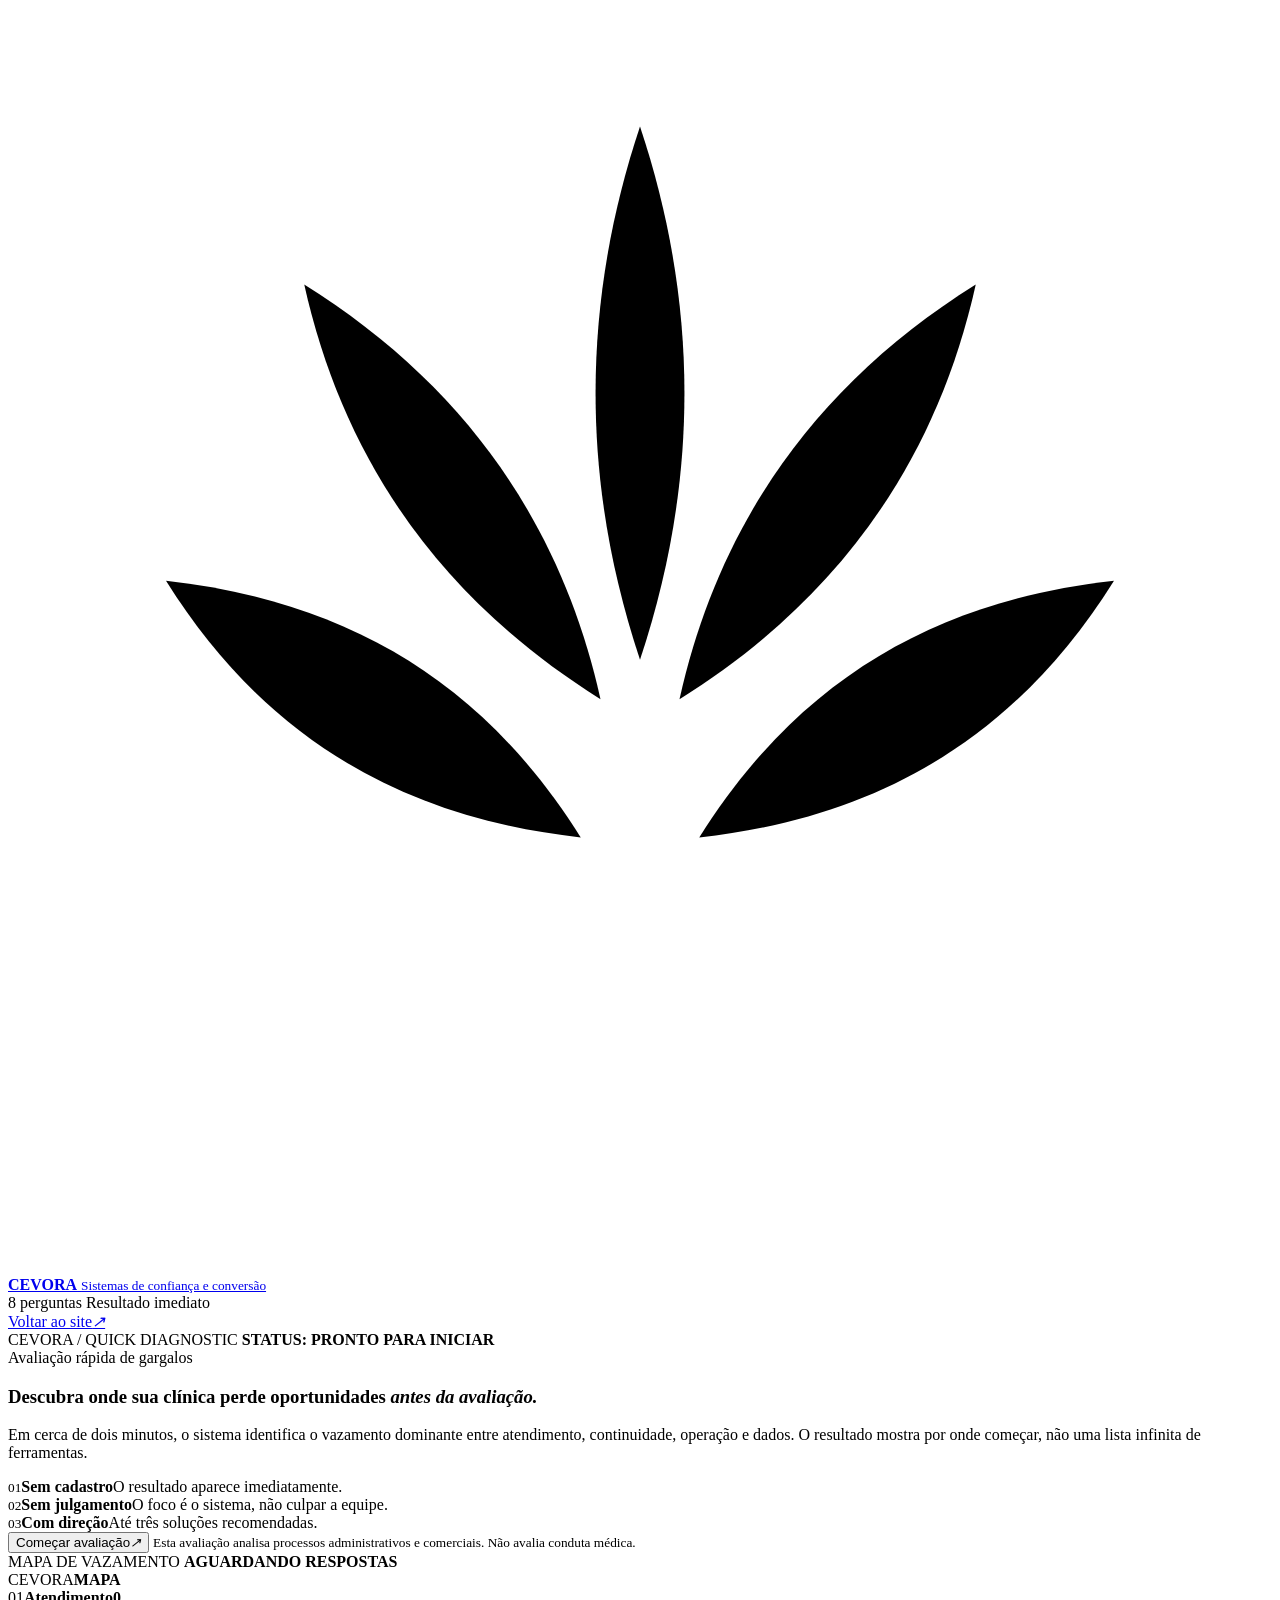
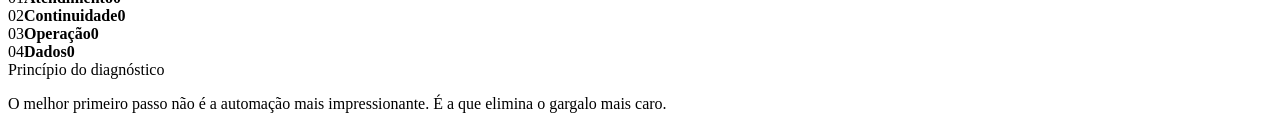
==== avaliacao.html @ d20fcaac "Add quick assessment MVP page" ====
<!doctype html>
<html lang="pt-BR">
<head>
  <meta charset="utf-8" />
  <meta name="viewport" content="width=device-width, initial-scale=1" />
  <meta name="theme-color" content="#050403" />
  <meta name="description" content="Avaliação rápida Cevora para identificar o principal gargalo entre interesse, atendimento e avaliação em clínicas de cirurgia plástica." />
  <title>Avaliação Rápida | Cevora</title>
  <link rel="preconnect" href="https://fonts.googleapis.com" />
  <link rel="preconnect" href="https://fonts.gstatic.com" crossorigin />
  <link href="https://fonts.googleapis.com/css2?family=Cormorant+Garamond:wght@400;500;600&family=Manrope:wght@400;500;600;700&family=Space+Mono:wght@400;700&display=swap" rel="stylesheet" />
  <link rel="icon" href="favicon.svg" type="image/svg+xml" />
  <link rel="stylesheet" href="styles-avaliacao.css?v=18.0" />
</head>
<body>
  <div class="assessment-noise" aria-hidden="true"></div>
  <div class="assessment-grid" aria-hidden="true"></div>
  <div class="assessment-glow assessment-glow--gold" aria-hidden="true"></div>
  <div class="assessment-glow assessment-glow--red" aria-hidden="true"></div>

  <header class="assessment-header">
    <a class="assessment-brand" href="index.html" aria-label="Cevora, voltar ao site principal">
      <span class="assessment-brand__mark" aria-hidden="true">
        <svg viewBox="0 0 64 64">
          <path d="M32 6c3 9 3 18 0 27C29 24 29 15 32 6Z" />
          <path d="M15 14c8 5 13 12 15 21-8-5-13-12-15-21Z" />
          <path d="M49 14c-8 5-13 12-15 21 8-5 13-12 15-21Z" />
          <path d="M8 29c9 1 16 5 21 13-9-1-16-5-21-13Z" />
          <path d="M56 29c-9 1-16 5-21 13 9-1 16-5 21-13Z" />
          <path d="M19 47c7 3 19 3 26 0" fill="none" />
        </svg>
      </span>
      <span class="assessment-brand__type">
        <strong>CEVORA</strong>
        <small>Sistemas de confiança e conversão</small>
      </span>
    </a>

    <div class="assessment-header__meta">
      <span>8 perguntas</span>
      <i></i>
      <span>Resultado imediato</span>
    </div>

    <a class="assessment-header__return" href="index.html"><span>Voltar ao site</span><i aria-hidden="true">↗</i></a>
  </header>

  <main class="assessment-main">
    <section class="assessment-shell" aria-live="polite">
      <div class="assessment-shell__chrome">
        <span>CEVORA / QUICK DIAGNOSTIC</span>
        <b id="assessmentStatus">STATUS: PRONTO PARA INICIAR</b>
      </div>

      <div class="assessment-layout">
        <section class="assessment-stage" id="assessmentStage">
          <div class="assessment-intro" id="assessmentIntro">
            <span class="assessment-kicker"><i></i> Avaliação rápida de gargalos</span>
            <h1>Descubra onde sua clínica perde oportunidades <em>antes da avaliação.</em></h1>
            <p>Em cerca de dois minutos, o sistema identifica o vazamento dominante entre atendimento, continuidade, operação e dados. O resultado mostra por onde começar, não uma lista infinita de ferramentas.</p>

            <div class="assessment-intro__proof">
              <article><small>01</small><strong>Sem cadastro</strong><span>O resultado aparece imediatamente.</span></article>
              <article><small>02</small><strong>Sem julgamento</strong><span>O foco é o sistema, não culpar a equipe.</span></article>
              <article><small>03</small><strong>Com direção</strong><span>Até três soluções recomendadas.</span></article>
            </div>

            <button class="assessment-button assessment-button--primary" id="startAssessment" type="button">
              <span>Começar avaliação</span><i aria-hidden="true">↗</i>
            </button>
            <small class="assessment-intro__note">Esta avaliação analisa processos administrativos e comerciais. Não avalia conduta médica.</small>
          </div>

          <div class="assessment-question" id="assessmentQuestion" hidden>
            <div class="assessment-progress" aria-label="Progresso da avaliação">
              <div class="assessment-progress__copy">
                <span id="questionCounter">Pergunta 1 de 8</span>
                <b id="progressPercent">12%</b>
              </div>
              <div class="assessment-progress__track"><span id="progressBar"></span></div>
            </div>

            <div class="assessment-question__header">
              <span class="assessment-question__eyebrow" id="questionEyebrow">Primeiro sinal</span>
              <h2 id="questionTitle"></h2>
              <p id="questionHelp"></p>
            </div>

            <div class="assessment-options" id="assessmentOptions" role="group" aria-labelledby="questionTitle"></div>

            <div class="assessment-question__footer">
              <button class="assessment-button assessment-button--ghost" id="backQuestion" type="button"><i aria-hidden="true">←</i><span>Voltar</span></button>
              <span id="selectionHint">Escolha uma resposta para continuar.</span>
              <button class="assessment-button assessment-button--primary" id="nextQuestion" type="button" disabled><span>Continuar</span><i aria-hidden="true">↗</i></button>
            </div>
          </div>

          <div class="assessment-result" id="assessmentResult" hidden>
            <span class="assessment-kicker"><i></i> Diagnóstico concluído</span>
            <div class="assessment-result__label">Seu principal gargalo é</div>
            <h1 id="resultTitle"></h1>
            <p class="assessment-result__lead" id="resultDescription"></p>

            <div class="assessment-result__insight">
              <span>Leitura Cevora</span>
              <strong id="resultInsight"></strong>
            </div>

            <div class="assessment-result__secondary">
              <small>Vazamento secundário</small>
              <strong id="secondaryTitle"></strong>
              <p id="secondaryDescription"></p>
            </div>

            <div class="assessment-recommendations">
              <div class="assessment-recommendations__header">
                <span>Soluções indicadas para começar</span>
                <b>R$ 200 por automação</b>
              </div>
              <div class="assessment-recommendations__grid" id="recommendationGrid"></div>
            </div>

            <div class="assessment-result__actions">
              <a class="assessment-button assessment-button--primary assessment-button--large" id="resultCta" href="solucoes.html"><span>Ver soluções para este gargalo</span><i aria-hidden="true">↗</i></a>
              <button class="assessment-button assessment-button--ghost" id="restartAssessment" type="button"><span>Refazer avaliação</span><i aria-hidden="true">↻</i></button>
            </div>
          </div>
        </section>

        <aside class="diagnostic-map" aria-label="Mapa de gargalos da avaliação">
          <div class="diagnostic-map__head">
            <span>MAPA DE VAZAMENTO</span>
            <b id="mapState">AGUARDANDO RESPOSTAS</b>
          </div>

          <div class="diagnostic-map__visual" aria-hidden="true">
            <div class="diagnostic-map__orbit diagnostic-map__orbit--one"></div>
            <div class="diagnostic-map__orbit diagnostic-map__orbit--two"></div>
            <div class="diagnostic-map__core"><span>CEVORA</span><strong id="mapCore">MAPA</strong></div>
          </div>

          <div class="diagnostic-map__bars" id="diagnosticBars">
            <article data-map-key="atendimento"><div><span>01</span><strong>Atendimento</strong><b id="score-atendimento">0</b></div><i><em id="bar-atendimento"></em></i></article>
            <article data-map-key="continuidade"><div><span>02</span><strong>Continuidade</strong><b id="score-continuidade">0</b></div><i><em id="bar-continuidade"></em></i></article>
            <article data-map-key="operacao"><div><span>03</span><strong>Operação</strong><b id="score-operacao">0</b></div><i><em id="bar-operacao"></em></i></article>
            <article data-map-key="dados"><div><span>04</span><strong>Dados</strong><b id="score-dados">0</b></div><i><em id="bar-dados"></em></i></article>
          </div>

          <div class="diagnostic-map__footer">
            <span>Princípio do diagnóstico</span>
            <p>O melhor primeiro passo não é a automação mais impressionante. É a que elimina o gargalo mais caro.</p>
          </div>
        </aside>
      </div>
    </section>
  </main>

  <script src="avaliacao.js?v=18.0"></script>
</body>
</html>
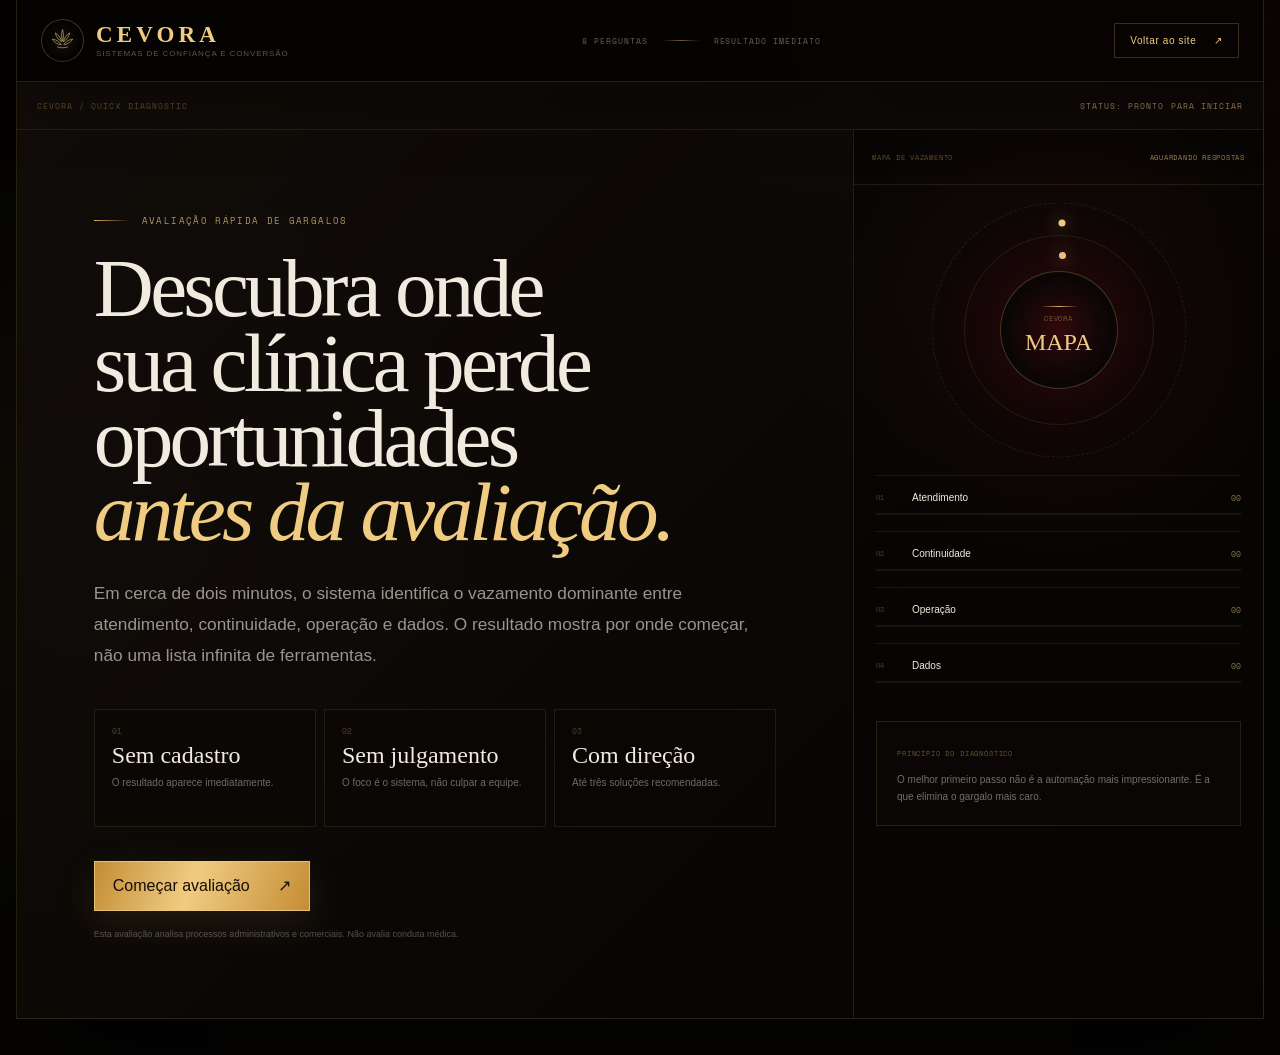
==== commit bb4e4ee5: "Load assessment iteration 19 enhancements" ====
--- a/avaliacao.html
+++ b/avaliacao.html
@@ -11,6 +11,7 @@
   <link href="https://fonts.googleapis.com/css2?family=Cormorant+Garamond:wght@400;500;600&family=Manrope:wght@400;500;600;700&family=Space+Mono:wght@400;700&display=swap" rel="stylesheet" />
   <link rel="icon" href="favicon.svg" type="image/svg+xml" />
   <link rel="stylesheet" href="styles-avaliacao.css?v=18.0" />
+  <link rel="stylesheet" href="styles-avaliacao-v19.css?v=19.0" />
 </head>
 <body>
   <div class="assessment-noise" aria-hidden="true"></div>
@@ -156,5 +157,6 @@
   </main>
 
   <script src="avaliacao.js?v=18.0"></script>
+  <script src="avaliacao-v19.js?v=19.0"></script>
 </body>
 </html>
--- a/styles-avaliacao.css
+++ b/styles-avaliacao.css
@@ -0,0 +1,241 @@
+:root {
+  --black: #050403;
+  --black-soft: #0a0806;
+  --panel: #100c09;
+  --panel-light: #18110d;
+  --cream: #f1eadf;
+  --muted: rgba(241, 234, 223, .62);
+  --faint: rgba(241, 234, 223, .36);
+  --gold: #d8ad5f;
+  --gold-bright: #f0cc82;
+  --red: #7d111d;
+  --red-bright: #b62737;
+  --line: rgba(216, 173, 95, .17);
+  --frame: min(1480px, calc(100% - 32px));
+  --ease: cubic-bezier(.16, 1, .3, 1);
+}
+
+* { box-sizing: border-box; }
+html { min-height: 100%; background: var(--black); }
+body {
+  min-height: 100vh;
+  margin: 0;
+  overflow-x: hidden;
+  color: var(--cream);
+  font-family: "Manrope", sans-serif;
+  background:
+    radial-gradient(circle at 82% 10%, rgba(125, 17, 29, .18), transparent 27%),
+    radial-gradient(circle at 8% 52%, rgba(216, 173, 95, .07), transparent 30%),
+    var(--black);
+}
+button, a { font: inherit; }
+button { color: inherit; }
+a { color: inherit; text-decoration: none; }
+button, a { -webkit-tap-highlight-color: transparent; }
+
+.assessment-noise,
+.assessment-grid,
+.assessment-glow { position: fixed; inset: 0; pointer-events: none; }
+.assessment-noise {
+  z-index: 30;
+  opacity: .12;
+  background: repeating-linear-gradient(-45deg, transparent 0 12px, rgba(255,255,255,.018) 12px 13px);
+  mix-blend-mode: soft-light;
+}
+.assessment-grid {
+  z-index: -4;
+  opacity: .32;
+  background-image:
+    linear-gradient(to right, rgba(216,173,95,.03) 1px, transparent 1px),
+    linear-gradient(to bottom, rgba(216,173,95,.025) 1px, transparent 1px);
+  background-size: 76px 76px;
+  mask-image: linear-gradient(to bottom, transparent, #000 8%, #000 92%, transparent);
+}
+.assessment-glow {
+  z-index: -3;
+  width: 520px;
+  height: 520px;
+  border-radius: 50%;
+  filter: blur(110px);
+  opacity: .12;
+}
+.assessment-glow--gold { top: 18%; left: -270px; background: var(--gold); }
+.assessment-glow--red { inset: auto -260px 4% auto; background: var(--red-bright); }
+
+.assessment-header {
+  position: relative;
+  z-index: 40;
+  width: var(--frame);
+  min-height: 82px;
+  margin: 0 auto;
+  display: grid;
+  grid-template-columns: auto 1fr auto;
+  align-items: center;
+  gap: 30px;
+  padding: 0 24px;
+  border: 1px solid rgba(216,173,95,.16);
+  border-top: 0;
+  background: rgba(5,4,3,.82);
+  backdrop-filter: blur(18px);
+  box-shadow: 0 18px 70px rgba(0,0,0,.3);
+}
+.assessment-brand { display: flex; align-items: center; gap: 12px; }
+.assessment-brand__mark {
+  width: 43px;
+  height: 43px;
+  display: grid;
+  place-items: center;
+  border: 1px solid rgba(216,173,95,.27);
+  border-radius: 50%;
+  background: radial-gradient(circle, rgba(216,173,95,.08), transparent 68%);
+}
+.assessment-brand__mark svg { width: 27px; height: 27px; fill: none; stroke: var(--gold-bright); stroke-width: 1.35; }
+.assessment-brand__type { display: grid; gap: 3px; }
+.assessment-brand__type strong { font: 600 23px/1 "Cormorant Garamond", serif; letter-spacing: .18em; color: var(--gold-bright); }
+.assessment-brand__type small { color: var(--faint); font-size: 8px; letter-spacing: .11em; text-transform: uppercase; }
+.assessment-header__meta { display: flex; align-items: center; justify-content: center; gap: 14px; color: rgba(241,234,223,.42); font: 8px/1 "Space Mono", monospace; letter-spacing: .12em; text-transform: uppercase; }
+.assessment-header__meta i { width: 38px; height: 1px; background: linear-gradient(90deg, transparent, rgba(216,173,95,.5), transparent); }
+.assessment-header__return { display: inline-flex; align-items: center; gap: 18px; padding: 11px 15px; border: 1px solid rgba(216,173,95,.25); color: var(--gold-bright); font-size: 10px; letter-spacing: .06em; transition: .35s var(--ease); }
+.assessment-header__return:hover { transform: translateY(-2px); background: rgba(216,173,95,.07); }
+.assessment-header__return i { font-style: normal; }
+
+.assessment-main { width: var(--frame); margin: 0 auto; padding-bottom: 36px; }
+.assessment-shell { min-height: calc(100vh - 118px); border: 1px solid rgba(216,173,95,.15); border-top: 0; background: linear-gradient(135deg, rgba(18,13,10,.86), rgba(6,5,4,.94)); box-shadow: 0 50px 130px rgba(0,0,0,.42); }
+.assessment-shell__chrome { min-height: 48px; display: flex; align-items: center; justify-content: space-between; gap: 24px; padding: 0 20px; border-bottom: 1px solid rgba(216,173,95,.13); color: rgba(216,173,95,.42); font: 8px/1 "Space Mono", monospace; letter-spacing: .13em; text-transform: uppercase; }
+.assessment-shell__chrome b { font-weight: 400; color: rgba(240,204,130,.64); }
+.assessment-layout { min-height: calc(100vh - 166px); display: grid; grid-template-columns: minmax(0, 1fr) 410px; }
+.assessment-stage { position: relative; min-width: 0; padding: clamp(50px, 6vw, 92px); overflow: hidden; }
+.assessment-stage::before { content: ""; position: absolute; inset: 0; z-index: -1; background: radial-gradient(circle at 18% 15%, rgba(216,173,95,.055), transparent 30%), radial-gradient(circle at 88% 80%, rgba(125,17,29,.1), transparent 30%); }
+.assessment-kicker { display: inline-flex; align-items: center; gap: 12px; color: rgba(240,204,130,.72); font: 9px/1 "Space Mono", monospace; letter-spacing: .15em; text-transform: uppercase; }
+.assessment-kicker i { width: 36px; height: 1px; background: linear-gradient(90deg, var(--gold), transparent); }
+
+.assessment-intro { max-width: 900px; animation: stageIn .65s var(--ease) both; }
+.assessment-intro h1,
+.assessment-result h1 { max-width: 900px; margin: 26px 0 0; font: 500 clamp(58px, 6.5vw, 100px)/.9 "Cormorant Garamond", serif; letter-spacing: -.045em; text-wrap: balance; }
+.assessment-intro h1 em,
+.assessment-result h1 em { color: var(--gold-bright); font-weight: 500; }
+.assessment-intro > p { max-width: 790px; margin: 28px 0 0; color: var(--muted); font-size: clamp(15px, 1.35vw, 19px); line-height: 1.78; }
+.assessment-intro__proof { display: grid; grid-template-columns: repeat(3, minmax(0,1fr)); gap: 8px; margin-top: 38px; }
+.assessment-intro__proof article { min-height: 118px; display: grid; align-content: start; gap: 8px; padding: 17px; border: 1px solid rgba(216,173,95,.13); background: rgba(10,7,5,.52); }
+.assessment-intro__proof small { color: rgba(216,173,95,.36); font: 8px/1 "Space Mono", monospace; }
+.assessment-intro__proof strong { font: 500 24px/1 "Cormorant Garamond", serif; }
+.assessment-intro__proof span { color: rgba(241,234,223,.44); font-size: 10px; line-height: 1.55; }
+.assessment-intro .assessment-button { margin-top: 34px; }
+.assessment-intro__note { display: block; margin-top: 16px; color: rgba(241,234,223,.32); font-size: 9px; line-height: 1.6; }
+
+.assessment-button { min-height: 50px; display: inline-flex; align-items: center; justify-content: space-between; gap: 28px; padding: 0 18px; border: 1px solid rgba(216,173,95,.3); cursor: pointer; transition: transform .35s var(--ease), background .35s var(--ease), border-color .35s var(--ease), opacity .3s; }
+.assessment-button i { font-style: normal; }
+.assessment-button--primary { color: #160d06; background: linear-gradient(110deg, #c38d35, var(--gold-bright) 45%, #c58d35); border-color: rgba(240,204,130,.82); box-shadow: 0 12px 40px rgba(216,173,95,.12); }
+.assessment-button--primary:hover:not(:disabled) { transform: translateY(-3px); box-shadow: 0 20px 55px rgba(216,173,95,.2); }
+.assessment-button--primary:disabled { cursor: not-allowed; opacity: .35; filter: grayscale(.35); }
+.assessment-button--ghost { color: var(--gold-bright); background: rgba(216,173,95,.025); }
+.assessment-button--ghost:hover { transform: translateY(-2px); background: rgba(216,173,95,.08); }
+.assessment-button--large { min-width: min(100%, 390px); min-height: 56px; }
+
+.assessment-question { max-width: 940px; animation: stageIn .55s var(--ease) both; }
+.assessment-progress { margin-bottom: 48px; }
+.assessment-progress__copy { display: flex; justify-content: space-between; gap: 20px; color: rgba(216,173,95,.52); font: 8px/1 "Space Mono", monospace; letter-spacing: .12em; text-transform: uppercase; }
+.assessment-progress__track { height: 2px; margin-top: 13px; overflow: hidden; background: rgba(216,173,95,.1); }
+.assessment-progress__track span { display: block; width: 0; height: 100%; background: linear-gradient(90deg, var(--red-bright), var(--gold-bright)); box-shadow: 0 0 18px rgba(240,204,130,.35); transition: width .55s var(--ease); }
+.assessment-question__eyebrow { display: block; color: rgba(216,173,95,.5); font: 8px/1 "Space Mono", monospace; letter-spacing: .14em; text-transform: uppercase; }
+.assessment-question__header h2 { max-width: 900px; margin: 22px 0 0; font: 500 clamp(42px, 4.8vw, 72px)/.98 "Cormorant Garamond", serif; letter-spacing: -.035em; text-wrap: balance; }
+.assessment-question__header p { max-width: 720px; margin: 20px 0 0; color: var(--muted); font-size: 13px; line-height: 1.72; }
+.assessment-options { display: grid; grid-template-columns: repeat(2, minmax(0,1fr)); gap: 10px; margin-top: 36px; }
+.assessment-option { position: relative; min-height: 96px; display: grid; grid-template-columns: 36px 1fr auto; align-items: center; gap: 15px; padding: 17px; border: 1px solid rgba(216,173,95,.14); background: linear-gradient(145deg, rgba(18,13,10,.72), rgba(8,6,5,.88)); cursor: pointer; text-align: left; transition: .35s var(--ease); }
+.assessment-option:hover { transform: translateY(-3px); border-color: rgba(216,173,95,.36); background: linear-gradient(145deg, rgba(30,21,14,.88), rgba(11,7,5,.96)); }
+.assessment-option.is-selected { border-color: rgba(240,204,130,.66); background: linear-gradient(135deg, rgba(216,173,95,.13), rgba(125,17,29,.13)); box-shadow: 0 20px 55px rgba(0,0,0,.25), inset 0 0 0 1px rgba(240,204,130,.08); }
+.assessment-option__code { width: 32px; height: 32px; display: grid; place-items: center; border: 1px solid rgba(216,173,95,.2); color: rgba(216,173,95,.5); font: 8px/1 "Space Mono", monospace; }
+.assessment-option.is-selected .assessment-option__code { color: #1b0f07; border-color: var(--gold-bright); background: var(--gold-bright); }
+.assessment-option strong { font-size: 12px; font-weight: 500; line-height: 1.55; }
+.assessment-option__mark { width: 18px; height: 18px; display: grid; place-items: center; border: 1px solid rgba(216,173,95,.23); border-radius: 50%; color: transparent; font-size: 10px; }
+.assessment-option[data-mode="multiple"] .assessment-option__mark { border-radius: 2px; }
+.assessment-option.is-selected .assessment-option__mark { color: #1b0f07; background: var(--gold-bright); border-color: var(--gold-bright); }
+.assessment-question__footer { display: grid; grid-template-columns: auto 1fr auto; align-items: center; gap: 18px; margin-top: 30px; padding-top: 24px; border-top: 1px solid rgba(216,173,95,.12); }
+.assessment-question__footer > span { color: rgba(241,234,223,.34); font-size: 9px; text-align: center; }
+
+.diagnostic-map { position: relative; min-width: 0; border-left: 1px solid rgba(216,173,95,.14); background: radial-gradient(circle at 50% 22%, rgba(125,17,29,.13), transparent 32%), rgba(7,5,4,.68); }
+.diagnostic-map__head { min-height: 55px; display: flex; align-items: center; justify-content: space-between; gap: 16px; padding: 0 18px; border-bottom: 1px solid rgba(216,173,95,.12); color: rgba(216,173,95,.42); font: 7px/1 "Space Mono", monospace; letter-spacing: .11em; }
+.diagnostic-map__head b { color: rgba(240,204,130,.62); font-weight: 400; }
+.diagnostic-map__visual { position: relative; height: 290px; display: grid; place-items: center; overflow: hidden; }
+.diagnostic-map__orbit { position: absolute; left: 50%; top: 50%; border: 1px solid rgba(216,173,95,.12); border-radius: 50%; transform: translate(-50%,-50%); }
+.diagnostic-map__orbit--one { width: 190px; height: 190px; animation: mapOrbit 24s linear infinite; }
+.diagnostic-map__orbit--two { width: 255px; height: 255px; border-style: dashed; animation: mapOrbit 31s linear infinite reverse; }
+.diagnostic-map__orbit::after { content: ""; position: absolute; width: 7px; height: 7px; top: 16px; left: 50%; border-radius: 50%; background: var(--gold-bright); box-shadow: 0 0 18px rgba(240,204,130,.7); }
+.diagnostic-map__core { position: relative; z-index: 2; width: 118px; height: 118px; display: grid; place-items: center; align-content: center; gap: 8px; border: 1px solid rgba(216,173,95,.29); border-radius: 50%; background: radial-gradient(circle, rgba(125,17,29,.26), rgba(9,6,5,.94) 68%); box-shadow: 0 0 70px rgba(125,17,29,.24); }
+.diagnostic-map__core::before { content: ""; width: 38px; height: 1px; background: linear-gradient(90deg, transparent, var(--gold), transparent); }
+.diagnostic-map__core span { color: rgba(216,173,95,.48); font: 7px/1 "Space Mono", monospace; letter-spacing: .14em; }
+.diagnostic-map__core strong { color: var(--gold-bright); font: 500 24px/1 "Cormorant Garamond", serif; }
+.diagnostic-map__bars { display: grid; gap: 0; padding: 0 22px; }
+.diagnostic-map__bars article { padding: 16px 0; border-top: 1px solid rgba(216,173,95,.1); }
+.diagnostic-map__bars article > div { display: grid; grid-template-columns: 28px 1fr auto; align-items: center; gap: 8px; }
+.diagnostic-map__bars span { color: rgba(216,173,95,.32); font: 7px/1 "Space Mono", monospace; }
+.diagnostic-map__bars strong { font-size: 10px; font-weight: 500; }
+.diagnostic-map__bars b { color: rgba(240,204,130,.6); font: 8px/1 "Space Mono", monospace; font-weight: 400; }
+.diagnostic-map__bars i { display: block; height: 2px; margin-top: 10px; overflow: hidden; background: rgba(216,173,95,.09); }
+.diagnostic-map__bars em { display: block; width: 0; height: 100%; background: linear-gradient(90deg, var(--red-bright), var(--gold-bright)); transition: width .55s var(--ease); }
+.diagnostic-map__bars article.is-leading strong { color: var(--gold-bright); }
+.diagnostic-map__bars article.is-leading { background: linear-gradient(90deg, rgba(216,173,95,.045), transparent); }
+.diagnostic-map__footer { margin: 22px; padding: 20px; border: 1px solid rgba(216,173,95,.14); background: rgba(12,8,6,.6); }
+.diagnostic-map__footer span { color: rgba(216,173,95,.45); font: 7px/1 "Space Mono", monospace; letter-spacing: .12em; text-transform: uppercase; }
+.diagnostic-map__footer p { margin: 12px 0 0; color: rgba(241,234,223,.46); font-size: 10px; line-height: 1.65; }
+
+.assessment-result { max-width: 980px; animation: stageIn .65s var(--ease) both; }
+.assessment-result__label { margin-top: 38px; color: rgba(216,173,95,.5); font: 8px/1 "Space Mono", monospace; letter-spacing: .15em; text-transform: uppercase; }
+.assessment-result h1 { margin-top: 16px; color: var(--gold-bright); }
+.assessment-result__lead { max-width: 820px; margin: 26px 0 0; color: rgba(241,234,223,.68); font: 500 clamp(24px, 2.4vw, 36px)/1.3 "Cormorant Garamond", serif; }
+.assessment-result__insight { display: grid; gap: 11px; margin-top: 35px; padding: 22px; border-left: 2px solid var(--red-bright); background: linear-gradient(90deg, rgba(125,17,29,.14), transparent); }
+.assessment-result__insight span,
+.assessment-result__secondary small { color: rgba(216,173,95,.48); font: 7px/1 "Space Mono", monospace; letter-spacing: .13em; text-transform: uppercase; }
+.assessment-result__insight strong { max-width: 820px; font-size: 13px; font-weight: 500; line-height: 1.7; }
+.assessment-result__secondary { margin-top: 26px; padding: 22px; border: 1px solid rgba(216,173,95,.14); background: rgba(10,7,5,.5); }
+.assessment-result__secondary strong { display: block; margin-top: 12px; font: 500 31px/1 "Cormorant Garamond", serif; }
+.assessment-result__secondary p { margin: 12px 0 0; color: var(--muted); font-size: 11px; line-height: 1.65; }
+.assessment-recommendations { margin-top: 42px; }
+.assessment-recommendations__header { display: flex; align-items: center; justify-content: space-between; gap: 20px; padding-bottom: 14px; border-bottom: 1px solid rgba(216,173,95,.14); color: rgba(216,173,95,.52); font: 8px/1 "Space Mono", monospace; letter-spacing: .11em; text-transform: uppercase; }
+.assessment-recommendations__header b { color: var(--gold-bright); font-weight: 400; }
+.assessment-recommendations__grid { display: grid; grid-template-columns: repeat(3, minmax(0,1fr)); gap: 9px; margin-top: 10px; }
+.assessment-recommendation { min-height: 170px; display: grid; align-content: space-between; gap: 30px; padding: 19px; border: 1px solid rgba(216,173,95,.15); background: linear-gradient(145deg, rgba(24,17,12,.75), rgba(8,6,5,.92)); }
+.assessment-recommendation small { color: rgba(216,173,95,.4); font: 7px/1 "Space Mono", monospace; }
+.assessment-recommendation strong { display: block; margin-top: 12px; font: 500 27px/1 "Cormorant Garamond", serif; }
+.assessment-recommendation p { margin: 11px 0 0; color: rgba(241,234,223,.46); font-size: 9px; line-height: 1.55; }
+.assessment-recommendation span { color: var(--gold-bright); font: 8px/1 "Space Mono", monospace; }
+.assessment-result__actions { display: flex; flex-wrap: wrap; gap: 10px; margin-top: 34px; }
+
+@keyframes mapOrbit { to { transform: translate(-50%,-50%) rotate(360deg); } }
+@keyframes stageIn { from { opacity: 0; transform: translateY(18px); } to { opacity: 1; transform: translateY(0); } }
+
+@media (max-width: 1120px) {
+  .assessment-layout { grid-template-columns: 1fr; }
+  .diagnostic-map { border-left: 0; border-top: 1px solid rgba(216,173,95,.14); }
+  .diagnostic-map__visual { height: 240px; }
+  .diagnostic-map__bars { grid-template-columns: repeat(2, minmax(0,1fr)); gap: 0 28px; }
+}
+
+@media (max-width: 760px) {
+  :root { --frame: min(100% - 18px, 1480px); }
+  .assessment-header { grid-template-columns: 1fr auto; min-height: 72px; padding: 0 15px; }
+  .assessment-header__meta { display: none; }
+  .assessment-header__return span { display: none; }
+  .assessment-header__return { width: 42px; height: 42px; padding: 0; justify-content: center; }
+  .assessment-brand__type small { display: none; }
+  .assessment-shell__chrome { padding: 0 14px; }
+  .assessment-shell__chrome b { display: none; }
+  .assessment-stage { padding: 46px 20px 54px; }
+  .assessment-intro h1,
+  .assessment-result h1 { font-size: clamp(50px, 15vw, 72px); }
+  .assessment-intro__proof,
+  .assessment-options,
+  .assessment-recommendations__grid { grid-template-columns: 1fr; }
+  .assessment-question__header h2 { font-size: clamp(40px, 12vw, 58px); }
+  .assessment-option { min-height: 82px; }
+  .assessment-question__footer { grid-template-columns: repeat(2, minmax(0,1fr)); }
+  .assessment-question__footer > span { grid-column: 1 / -1; grid-row: 1; }
+  .assessment-question__footer .assessment-button { width: 100%; }
+  .diagnostic-map__bars { grid-template-columns: 1fr; }
+  .assessment-recommendations__header { align-items: flex-start; flex-direction: column; }
+  .assessment-result__actions .assessment-button { width: 100%; }
+}
+
+@media (prefers-reduced-motion: reduce) {
+  *, *::before, *::after { scroll-behavior: auto !important; animation-duration: .01ms !important; animation-iteration-count: 1 !important; transition-duration: .01ms !important; }
+}
--- a/styles-avaliacao-v19.css
+++ b/styles-avaliacao-v19.css
@@ -0,0 +1,88 @@
+/* Cevora Quick Assessment — iteration 19 */
+.assessment-priority {
+  display:grid;
+  grid-template-columns:160px minmax(0,1fr);
+  gap:26px;
+  align-items:center;
+  margin:28px 0 12px;
+  padding:24px;
+  border:1px solid rgba(216,173,95,.24);
+  background:linear-gradient(120deg,rgba(216,173,95,.075),rgba(18,12,9,.9) 45%,rgba(125,17,29,.1));
+  box-shadow:0 24px 70px rgba(0,0,0,.28);
+}
+.assessment-priority__gauge {
+  position:relative;
+  width:138px;
+  height:138px;
+  display:grid;
+  place-items:center;
+  border-radius:50%;
+  background:conic-gradient(var(--gold-bright,#f0cc82) var(--priority-angle,230deg),rgba(216,173,95,.09) 0);
+  box-shadow:0 0 45px rgba(125,17,29,.18);
+}
+.assessment-priority__gauge::before {
+  content:"";
+  position:absolute;
+  inset:9px;
+  border-radius:50%;
+  border:1px solid rgba(216,173,95,.2);
+  background:radial-gradient(circle,rgba(125,17,29,.16),#090605 68%);
+}
+.assessment-priority__gauge div {position:relative;z-index:1;display:grid;gap:5px;text-align:center}
+.assessment-priority__gauge small,
+.assessment-priority__copy > span,
+.assessment-impact-strip small,
+.assessment-recommendation__link small {
+  color:rgba(216,173,95,.52);
+  font:8px/1.2 "Space Mono",monospace;
+  letter-spacing:.12em;
+  text-transform:uppercase;
+}
+.assessment-priority__gauge strong {font:600 24px/1 "Cormorant Garamond",serif;color:var(--gold-bright,#f0cc82)}
+.assessment-priority__copy {display:grid;gap:12px}
+.assessment-priority__copy h2 {margin:0;font:500 clamp(28px,3vw,43px)/1 "Cormorant Garamond",serif}
+.assessment-priority__copy p {max-width:720px;margin:0;color:rgba(241,234,223,.62);font-size:13px;line-height:1.75}
+.assessment-priority__copy b {color:rgba(241,234,223,.84);font-size:12px;font-weight:500}
+
+.assessment-impact-strip {
+  display:grid;
+  grid-template-columns:repeat(3,minmax(0,1fr));
+  margin:22px 0 34px;
+  border-top:1px solid rgba(216,173,95,.15);
+  border-left:1px solid rgba(216,173,95,.15);
+}
+.assessment-impact-strip article {
+  min-height:132px;
+  padding:20px;
+  border-right:1px solid rgba(216,173,95,.15);
+  border-bottom:1px solid rgba(216,173,95,.15);
+  background:rgba(12,8,6,.66);
+}
+.assessment-impact-strip strong {display:block;margin-top:14px;font:500 23px/1.05 "Cormorant Garamond",serif;color:rgba(241,234,223,.9)}
+.assessment-impact-strip p {margin:10px 0 0;color:rgba(241,234,223,.5);font-size:11px;line-height:1.6}
+
+.assessment-recommendation {position:relative;overflow:hidden;transition:.35s cubic-bezier(.16,1,.3,1)}
+.assessment-recommendation::after {content:"";position:absolute;inset:auto -70px -80px auto;width:170px;height:170px;border:1px solid rgba(216,173,95,.08);border-radius:50%;pointer-events:none}
+.assessment-recommendation:hover {transform:translateY(-4px);border-color:rgba(240,204,130,.45)!important;box-shadow:0 26px 70px rgba(0,0,0,.32)}
+.assessment-recommendation.is-primary {border-color:rgba(240,204,130,.48)!important;background:linear-gradient(145deg,rgba(216,173,95,.1),rgba(18,11,8,.94))!important}
+.assessment-recommendation__link {position:absolute;inset:0;z-index:4;border-radius:inherit}
+.assessment-recommendation__priority {display:inline-flex;margin:0 0 14px;padding:6px 8px;border:1px solid rgba(240,204,130,.3);color:var(--gold-bright,#f0cc82);font:7px/1 "Space Mono",monospace;letter-spacing:.12em;text-transform:uppercase}
+.assessment-recommendation__arrow {position:absolute;right:18px;bottom:16px;z-index:3;color:rgba(240,204,130,.65);font-size:18px}
+
+.assessment-result__actions {align-items:stretch!important}
+.assessment-result__actions .assessment-button--large {flex:1}
+.assessment-result__catalog {min-height:56px;white-space:nowrap}
+.assessment-result__reassurance {display:flex;align-items:flex-start;gap:12px;margin-top:16px;color:rgba(241,234,223,.43);font-size:10px;line-height:1.6}
+.assessment-result__reassurance i {color:var(--gold-bright,#f0cc82);font-style:normal}
+
+.assessment-option.is-selected {transform:translateX(5px)}
+.assessment-option[data-mode="single"]::after {content:"AVANÇO AUTOMÁTICO";margin-left:auto;color:transparent;font:7px/1 "Space Mono",monospace;letter-spacing:.08em;transition:.25s}
+.assessment-option[data-mode="single"].is-selected::after {color:rgba(216,173,95,.42)}
+
+@media (max-width:760px) {
+  .assessment-priority {grid-template-columns:1fr;text-align:left}
+  .assessment-priority__gauge {width:122px;height:122px}
+  .assessment-impact-strip {grid-template-columns:1fr}
+  .assessment-result__actions {flex-direction:column}
+  .assessment-result__catalog {width:100%}
+}
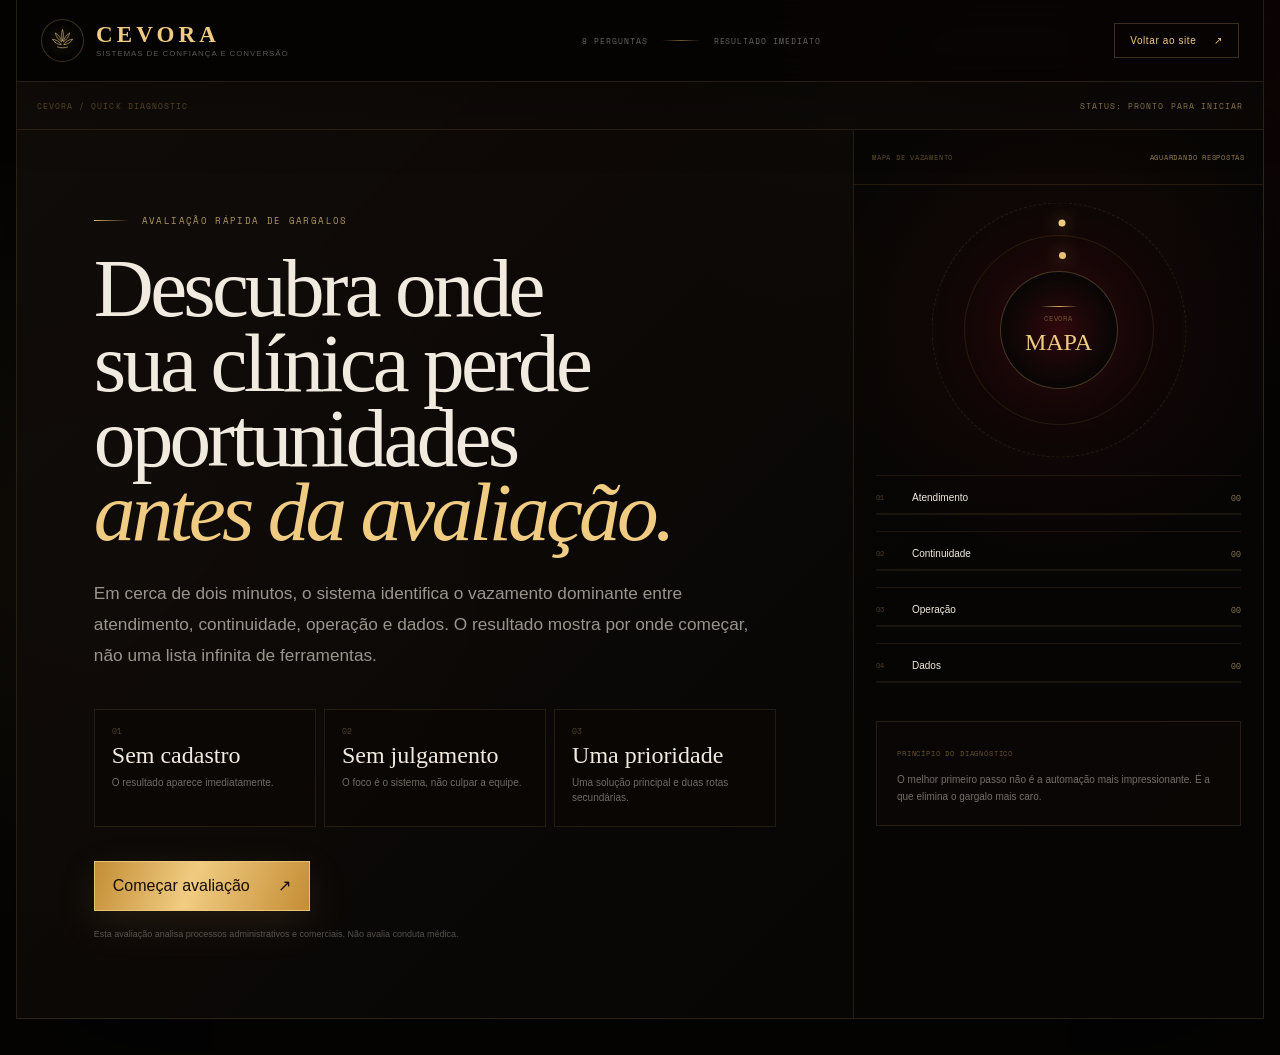
==== commit 8f7e5d88: "Load principal and secondary recommendation iteration" ====
--- a/avaliacao.html
+++ b/avaliacao.html
@@ -12,6 +12,7 @@
   <link rel="icon" href="favicon.svg" type="image/svg+xml" />
   <link rel="stylesheet" href="styles-avaliacao.css?v=18.0" />
   <link rel="stylesheet" href="styles-avaliacao-v19.css?v=19.0" />
+  <link rel="stylesheet" href="styles-avaliacao-v20.css?v=20.0" />
 </head>
 <body>
   <div class="assessment-noise" aria-hidden="true"></div>
@@ -63,7 +64,7 @@
             <div class="assessment-intro__proof">
               <article><small>01</small><strong>Sem cadastro</strong><span>O resultado aparece imediatamente.</span></article>
               <article><small>02</small><strong>Sem julgamento</strong><span>O foco é o sistema, não culpar a equipe.</span></article>
-              <article><small>03</small><strong>Com direção</strong><span>Até três soluções recomendadas.</span></article>
+              <article><small>03</small><strong>Uma prioridade</strong><span>Uma solução principal e duas rotas secundárias.</span></article>
             </div>
 
             <button class="assessment-button assessment-button--primary" id="startAssessment" type="button">
@@ -115,14 +116,14 @@
 
             <div class="assessment-recommendations">
               <div class="assessment-recommendations__header">
-                <span>Soluções indicadas para começar</span>
-                <b>R$ 200 por automação</b>
+                <span>Prescrição tecnológica do diagnóstico</span>
+                <b>COMECE POR UMA</b>
               </div>
               <div class="assessment-recommendations__grid" id="recommendationGrid"></div>
             </div>
 
             <div class="assessment-result__actions">
-              <a class="assessment-button assessment-button--primary assessment-button--large" id="resultCta" href="solucoes.html"><span>Ver soluções para este gargalo</span><i aria-hidden="true">↗</i></a>
+              <a class="assessment-button assessment-button--primary assessment-button--large" id="resultCta" href="solucoes.html"><span>Conhecer a solução principal</span><i aria-hidden="true">↗</i></a>
               <button class="assessment-button assessment-button--ghost" id="restartAssessment" type="button"><span>Refazer avaliação</span><i aria-hidden="true">↻</i></button>
             </div>
           </div>
@@ -158,5 +159,6 @@
 
   <script src="avaliacao.js?v=18.0"></script>
   <script src="avaliacao-v19.js?v=19.0"></script>
+  <script src="avaliacao-v20.js?v=20.0"></script>
 </body>
 </html>
--- a/styles-avaliacao-v20.css
+++ b/styles-avaliacao-v20.css
@@ -0,0 +1,112 @@
+/* Cevora Quick Assessment — iteration 20 */
+.assessment-recommendations__prescription {
+  display:grid;
+  grid-template-columns:190px minmax(0,1fr);
+  gap:24px;
+  align-items:start;
+  margin:18px 0 14px;
+  padding:20px 22px;
+  border:1px solid rgba(216,173,95,.18);
+  background:linear-gradient(120deg,rgba(216,173,95,.06),rgba(10,7,5,.74),rgba(125,17,29,.07));
+}
+.assessment-recommendations__prescription > span {
+  color:rgba(216,173,95,.52);
+  font:8px/1.3 "Space Mono",monospace;
+  letter-spacing:.12em;
+  text-transform:uppercase;
+}
+.assessment-recommendations__prescription > div {display:grid;gap:9px}
+.assessment-recommendations__prescription strong {
+  font:500 clamp(25px,2.6vw,38px)/1 "Cormorant Garamond",serif;
+  color:var(--cream,#f1eadf);
+}
+.assessment-recommendations__prescription p {
+  max-width:760px;
+  margin:0;
+  color:rgba(241,234,223,.52);
+  font-size:11px;
+  line-height:1.7;
+}
+
+.assessment-recommendations__grid.has-recommendation-hierarchy {
+  grid-template-columns:repeat(2,minmax(0,1fr));
+  gap:10px;
+}
+.assessment-recommendation.is-primary-solution {
+  grid-column:1 / -1;
+  min-height:230px;
+  grid-template-columns:minmax(0,1fr) auto;
+  align-items:end;
+  padding:28px;
+  border-color:rgba(240,204,130,.62)!important;
+  background:
+    radial-gradient(circle at 88% 22%,rgba(125,17,29,.22),transparent 27%),
+    linear-gradient(135deg,rgba(216,173,95,.13),rgba(21,13,9,.97) 48%,rgba(125,17,29,.1))!important;
+  box-shadow:0 30px 90px rgba(0,0,0,.38),inset 0 0 0 1px rgba(240,204,130,.05);
+}
+.assessment-recommendation.is-primary-solution::before {
+  content:"SOLUÇÃO PRINCIPAL";
+  position:absolute;
+  top:0;
+  right:0;
+  padding:9px 12px;
+  border-left:1px solid rgba(240,204,130,.3);
+  border-bottom:1px solid rgba(240,204,130,.3);
+  color:#1b0f07;
+  background:linear-gradient(110deg,#c38d35,#f0cc82 48%,#c58d35);
+  font:700 7px/1 "Space Mono",monospace;
+  letter-spacing:.12em;
+}
+.assessment-recommendation.is-primary-solution strong {
+  max-width:680px;
+  font-size:clamp(34px,4vw,55px);
+  color:var(--gold-bright,#f0cc82);
+}
+.assessment-recommendation.is-primary-solution > span {
+  font-size:13px;
+  padding:11px 14px;
+  border:1px solid rgba(240,204,130,.3);
+  background:rgba(216,173,95,.06);
+}
+
+.assessment-recommendation.is-secondary-solution {
+  min-height:185px;
+  opacity:.72;
+  background:linear-gradient(145deg,rgba(18,13,10,.62),rgba(7,5,4,.9))!important;
+}
+.assessment-recommendation.is-secondary-solution:hover {opacity:1}
+.assessment-recommendation.is-secondary-solution strong {font-size:24px}
+.assessment-recommendation.is-secondary-solution .assessment-recommendation__priority {display:none}
+
+.assessment-recommendation__role-note {
+  max-width:680px;
+  margin:15px 0 0!important;
+  padding-top:14px;
+  border-top:1px solid rgba(216,173,95,.12);
+  color:rgba(241,234,223,.5)!important;
+  font-size:10px!important;
+  line-height:1.65!important;
+}
+.is-primary-solution .assessment-recommendation__role-note {
+  color:rgba(241,234,223,.7)!important;
+  font-size:11px!important;
+}
+
+.assessment-result__actions [data-recommendation-role="principal"] {
+  position:relative;
+  box-shadow:0 18px 55px rgba(216,173,95,.18);
+}
+.assessment-result__catalog {opacity:.7}
+.assessment-result__catalog:hover {opacity:1}
+
+@media (max-width:760px) {
+  .assessment-recommendations__prescription {grid-template-columns:1fr;gap:10px}
+  .assessment-recommendations__grid.has-recommendation-hierarchy {grid-template-columns:1fr}
+  .assessment-recommendation.is-primary-solution {
+    grid-column:auto;
+    grid-template-columns:1fr;
+    min-height:250px;
+    align-items:start;
+  }
+  .assessment-recommendation.is-primary-solution > span {justify-self:start}
+}
